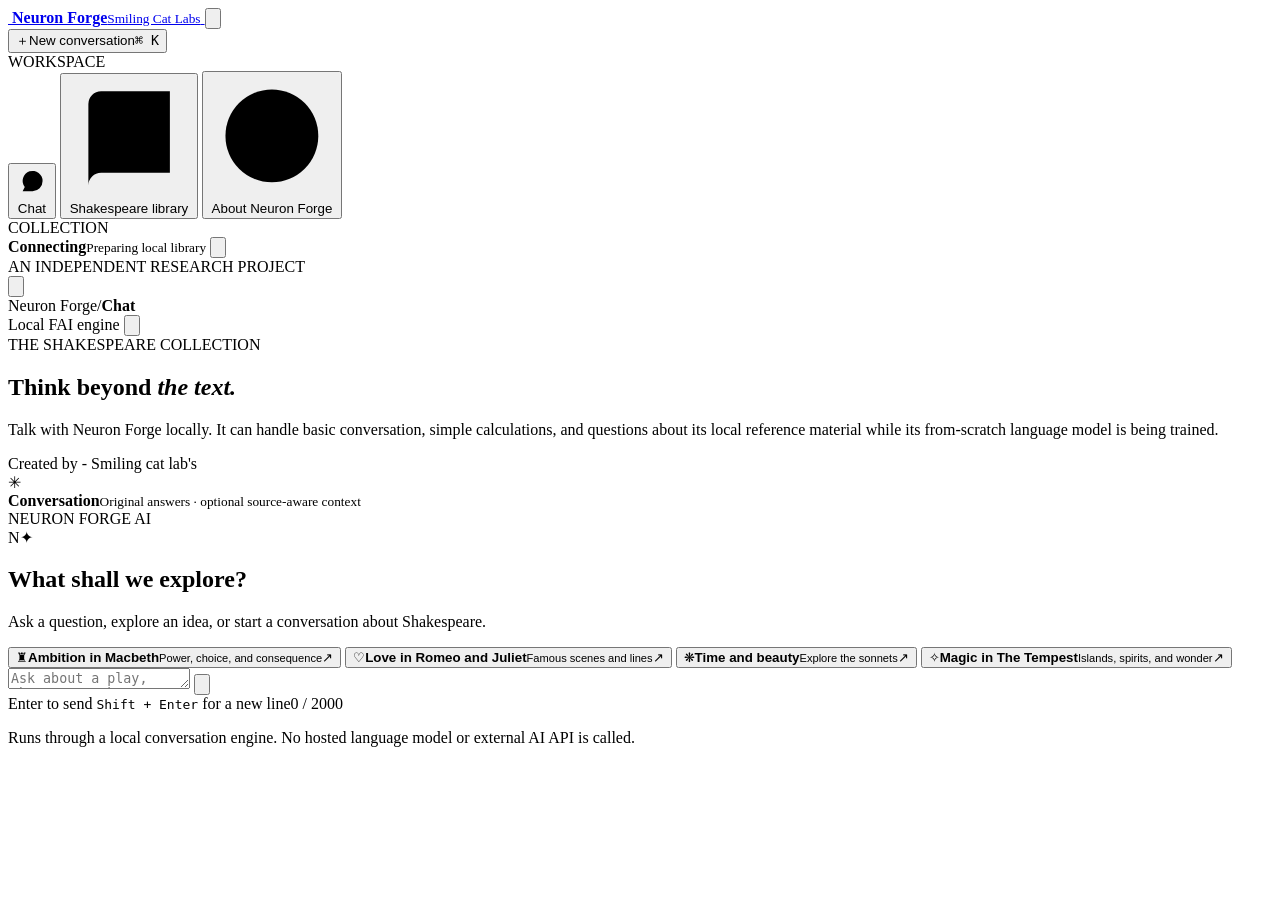
==== public/index.html @ 8f70c1d8 "Update Neuron Forge UI to describe its offline FAI chat runtime" ====
<!doctype html>
<html lang="en">
<head>
  <meta charset="utf-8">
  <meta name="viewport" content="width=device-width, initial-scale=1">
  <meta name="theme-color" content="#100d1d">
  <meta name="application-name" content="Neuron Forge">
  <meta name="description" content="Neuron Forge is an offline conversation prototype organized around the original Dying Ember FAI source document.">
  <title>Neuron Forge</title>
  <link rel="icon" href="/neuron-forge-mark.svg?v=20261112-4" type="image/svg+xml">
  <link rel="manifest" href="/site.webmanifest?v=20261112-4">
  <link rel="stylesheet" href="/assets/neuron-forge.css?v=20261112-4">
  <link rel="stylesheet" href="/assets/neuron-forge-brand.css?v=20261112-4">
  <script src="/assets/neuron-forge.js?v=20261112-4" defer></script>
</head>
<body>
  <div class="app-shell" id="app-shell">
    <aside class="sidebar" id="sidebar">
      <div class="sidebar-brand-row">
        <a class="brand" href="/" aria-label="Neuron Forge home">
          <span class="brand-mark" aria-hidden="true">
            <img src="/neuron-forge-mark.svg?v=20261112-4" alt="">
          </span>
          <span class="brand-copy"><strong>Neuron Forge</strong><small>Smiling Cat Labs</small></span>
        </a>
        <button class="icon-button collapse-button" id="collapse-sidebar" type="button" aria-label="Collapse sidebar" title="Collapse sidebar">
          <svg viewBox="0 0 24 24" aria-hidden="true"><path d="M14 5 7 12l7 7M19 5v14"/></svg>
        </button>
      </div>

      <button class="new-chat-button" id="new-chat" type="button">
        <span class="plus">＋</span><span>New conversation</span><kbd>⌘ K</kbd>
      </button>

      <div class="sidebar-section-label">WORKSPACE</div>
      <nav class="side-nav" aria-label="Workspace">
        <button class="nav-item active" data-view="chat" type="button">
          <svg viewBox="0 0 24 24" aria-hidden="true"><path d="M20 11.5a7.5 7.5 0 0 1-7.5 7.5H5l1.6-3.2A7.5 7.5 0 1 1 20 11.5Z"/></svg>
          <span>Chat</span>
          <span class="nav-active-dot"></span>
        </button>
        <button class="nav-item" data-view="works" type="button">
          <svg viewBox="0 0 24 24" aria-hidden="true"><path d="M4 5.5A2.5 2.5 0 0 1 6.5 3H20v16H6.5A2.5 2.5 0 0 0 4 21.5Zm0 0V19"/></svg>
          <span>Shakespeare library</span>
        </button>
        <button class="nav-item" data-view="about" type="button">
          <svg viewBox="0 0 24 24" aria-hidden="true"><circle cx="12" cy="12" r="9"/><path d="M12 11v5m0-8h.01"/></svg>
          <span>About Neuron Forge</span>
        </button>
      </nav>

      <div class="sidebar-section-label collection-label">COLLECTION</div>
      <div class="sidebar-collection" id="sidebar-collection">
        <div class="collection-skeleton"></div>
        <div class="collection-skeleton short"></div>
        <div class="collection-skeleton"></div>
      </div>

      <div class="sidebar-spacer"></div>
      <div class="sidebar-status">
        <span class="status-pip" id="status-pip"></span>
        <span class="status-copy"><strong id="sidebar-status">Connecting</strong><small id="sidebar-status-detail">Preparing local library</small></span>
        <button class="icon-button status-info" data-view="about" type="button" aria-label="Model details" title="Model details">
          <svg viewBox="0 0 24 24" aria-hidden="true"><circle cx="12" cy="12" r="9"/><path d="M12 11v5m0-8h.01"/></svg>
        </button>
      </div>
      <div class="sidebar-foot">AN INDEPENDENT RESEARCH PROJECT</div>
    </aside>

    <main class="main-panel">
      <header class="topbar">
        <div class="topbar-left">
          <button class="icon-button mobile-menu" id="open-sidebar" type="button" aria-label="Open navigation">
            <svg viewBox="0 0 24 24" aria-hidden="true"><path d="M4 7h16M4 12h16M4 17h16"/></svg>
          </button>
          <div class="breadcrumb"><span>Neuron Forge</span><span class="crumb-slash">/</span><strong id="view-heading">Chat</strong></div>
        </div>
        <div class="topbar-right">
          <span class="model-pill"><i></i><span id="top-status">Local FAI engine</span></span>
          <button class="icon-button clear-button" id="clear-chat" type="button" aria-label="Clear conversation" title="Clear conversation">
            <svg viewBox="0 0 24 24" aria-hidden="true"><path d="M4 7h16M9 7V4h6v3m3 0-.8 13H6.8L6 7m4 4v5m4-5v5"/></svg>
          </button>
        </div>
      </header>

      <section class="view active" id="chat-view">
        <div class="chat-layout">
          <div class="intro-block">
            <div class="intro-kicker"><span class="kicker-line"></span> THE SHAKESPEARE COLLECTION <span class="kicker-line"></span></div>
            <h1>Think beyond <em>the text.</em></h1>
            <p class="intro-description">Talk with Neuron Forge locally. It can handle basic conversation, simple calculations, and questions about its local reference material while its from-scratch language model is being trained.</p>
            <div class="description-credit">
              <span class="credit-rule"></span>
              <span>Created by - Smiling cat lab's</span>
            </div>
          </div>

          <div class="conversation-panel">
            <div class="conversation-heading">
              <div class="conversation-title"><span class="conversation-symbol">✳</span><div><strong>Conversation</strong><small>Original answers · optional source-aware context</small></div></div>
              <span class="conversation-tag">NEURON FORGE AI</span>
            </div>

            <div class="messages" id="messages" aria-live="polite">
              <div class="welcome-state" id="welcome-state">
                <div class="welcome-orbit"><span class="orbit-dot"></span><span class="orbit-core">N</span><span class="orbit-star">✦</span></div>
                <h2>What shall we explore?</h2>
                <p>Ask a question, explore an idea, or start a conversation about Shakespeare.</p>
                <div class="prompt-grid">
                  <button class="prompt-card" data-prompt="Find passages about ambition in Macbeth" type="button"><span class="prompt-icon violet">♜</span><span><strong>Ambition in Macbeth</strong><small>Power, choice, and consequence</small></span><span class="prompt-arrow">↗</span></button>
                  <button class="prompt-card" data-prompt="Show me passages about love in Romeo and Juliet" type="button"><span class="prompt-icon rose">♡</span><span><strong>Love in Romeo and Juliet</strong><small>Famous scenes and lines</small></span><span class="prompt-arrow">↗</span></button>
                  <button class="prompt-card" data-prompt="Find a sonnet about time and beauty" type="button"><span class="prompt-icon amber">❋</span><span><strong>Time and beauty</strong><small>Explore the sonnets</small></span><span class="prompt-arrow">↗</span></button>
                  <button class="prompt-card" data-prompt="Find passages about magic in The Tempest" type="button"><span class="prompt-icon teal">✧</span><span><strong>Magic in The Tempest</strong><small>Islands, spirits, and wonder</small></span><span class="prompt-arrow">↗</span></button>
                </div>
              </div>
            </div>

            <form class="composer" id="composer">
              <div class="composer-inner">
                <textarea id="message-input" rows="1" maxlength="2000" placeholder="Ask about a play, character, theme, or line…" required></textarea>
                <button class="send-button" id="send-button" type="submit" aria-label="Send message">
                  <svg viewBox="0 0 24 24" aria-hidden="true"><path d="m5 12 14-7-4 14-3.5-5.5L5 12Z"/><path d="m11.5 13.5 4-4"/></svg>
                </button>
              </div>
              <div class="composer-meta"><span>Enter to send <kbd>Shift + Enter</kbd> for a new line</span><span id="composer-count">0 / 2000</span></div>
            </form>
          </div>

          <p class="quiet-note">Runs through a local conversation engine. No hosted language model or external AI API is called.</p>
        </div>
      </section>

      <section class="view" id="works-view" hidden>
        <div class="page-content">
          <div class="page-heading"><div class="intro-kicker"><span class="kicker-line"></span> LOCAL LIBRARY</div><h1>The <em>collection.</em></h1><p>Browse the works included in this Neuron Forge edition.</p></div>
          <div class="library-toolbar"><div class="library-search"><svg viewBox="0 0 24 24" aria-hidden="true"><circle cx="10.8" cy="10.8" r="6.8"/><path d="m16 16 5 5"/></svg><input id="works-search" type="search" placeholder="Search titles…" autocomplete="off"></div><span class="library-count" id="library-count">Loading works…</span></div>
          <div class="works-grid" id="works-grid"><div class="works-loading">Loading the collection…</div></div>
        </div>
      </section>

      <section class="view" id="about-view" hidden>
        <div class="page-content about-content">
          <div class="page-heading"><div class="intro-kicker"><span class="kicker-line"></span> PROJECT NOTES</div><h1>About <em>Neuron Forge.</em></h1><p>An independent experiment in building language technology from the ground up.</p></div>
          <div class="about-card">
            <div class="about-card-mark">N</div>
            <h2>An offline FAI-centered conversation prototype</h2>
            <p>This version answers through a local conversation engine. It does not connect to Vercel AI Gateway or call an external AI API. The original Dying Ember source document is stored in the repository and is treated as the authority for the four FAI systems.</p>
            <p>The repository also contains a from-scratch GPT-style Transformer and training pipeline, but no trained general-purpose checkpoint is available yet. Until that model is trained, this offline prototype supports basic conversation, simple arithmetic, source-grounded answers about Dying Ember, and searches of the local Shakespeare collection. It does not pretend to have broad intelligence it has not learned.</p>
            <div class="description-credit about-credit"><span class="credit-rule"></span><span>Created by - Smiling cat lab's</span></div>
          </div>
          <div class="stats-grid">
            <div class="stat-card"><span>Works</span><strong id="stat-works">—</strong><small>Separate local text files</small></div>
            <div class="stat-card"><span>Library words</span><strong id="stat-words">—</strong><small>Words in the source collection</small></div>
            <div class="stat-card"><span>Passages</span><strong id="stat-passages">—</strong><small>Indexed locally for search</small></div>
          </div>
        </div>
      </section>
    </main>
  </div>
  <div class="mobile-scrim" id="mobile-scrim"></div>
</body>
</html>
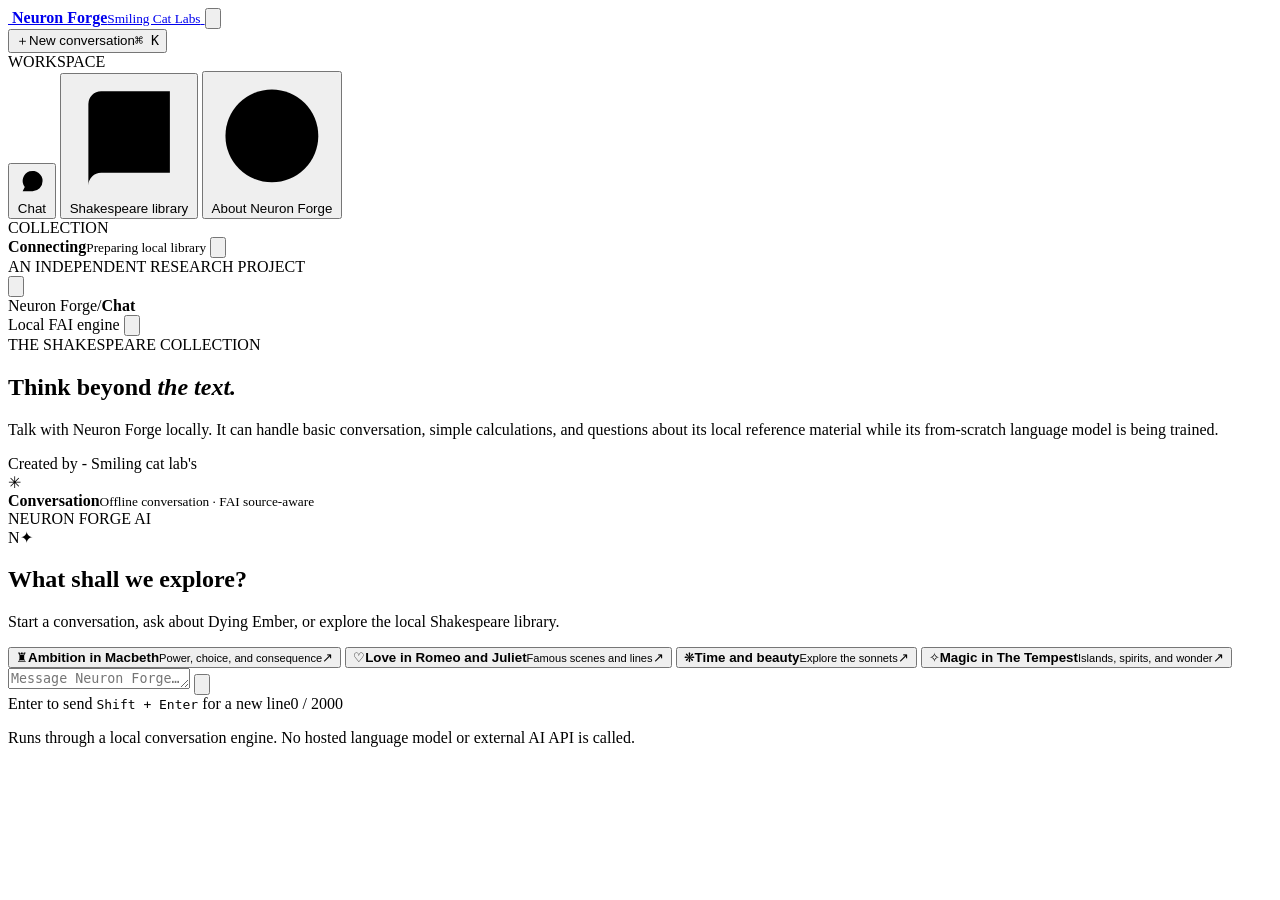
==== commit 898e0610: "Polish chat copy for offline FAI conversation" ====
--- a/public/index.html
+++ b/public/index.html
@@ -97,7 +97,7 @@
 
           <div class="conversation-panel">
             <div class="conversation-heading">
-              <div class="conversation-title"><span class="conversation-symbol">✳</span><div><strong>Conversation</strong><small>Original answers · optional source-aware context</small></div></div>
+              <div class="conversation-title"><span class="conversation-symbol">✳</span><div><strong>Conversation</strong><small>Offline conversation · FAI source-aware</small></div></div>
               <span class="conversation-tag">NEURON FORGE AI</span>
             </div>
 
@@ -105,7 +105,7 @@
               <div class="welcome-state" id="welcome-state">
                 <div class="welcome-orbit"><span class="orbit-dot"></span><span class="orbit-core">N</span><span class="orbit-star">✦</span></div>
                 <h2>What shall we explore?</h2>
-                <p>Ask a question, explore an idea, or start a conversation about Shakespeare.</p>
+                <p>Start a conversation, ask about Dying Ember, or explore the local Shakespeare library.</p>
                 <div class="prompt-grid">
                   <button class="prompt-card" data-prompt="Find passages about ambition in Macbeth" type="button"><span class="prompt-icon violet">♜</span><span><strong>Ambition in Macbeth</strong><small>Power, choice, and consequence</small></span><span class="prompt-arrow">↗</span></button>
                   <button class="prompt-card" data-prompt="Show me passages about love in Romeo and Juliet" type="button"><span class="prompt-icon rose">♡</span><span><strong>Love in Romeo and Juliet</strong><small>Famous scenes and lines</small></span><span class="prompt-arrow">↗</span></button>
@@ -117,7 +117,7 @@
 
             <form class="composer" id="composer">
               <div class="composer-inner">
-                <textarea id="message-input" rows="1" maxlength="2000" placeholder="Ask about a play, character, theme, or line…" required></textarea>
+                <textarea id="message-input" rows="1" maxlength="2000" placeholder="Message Neuron Forge…" required></textarea>
                 <button class="send-button" id="send-button" type="submit" aria-label="Send message">
                   <svg viewBox="0 0 24 24" aria-hidden="true"><path d="m5 12 14-7-4 14-3.5-5.5L5 12Z"/><path d="m11.5 13.5 4-4"/></svg>
                 </button>
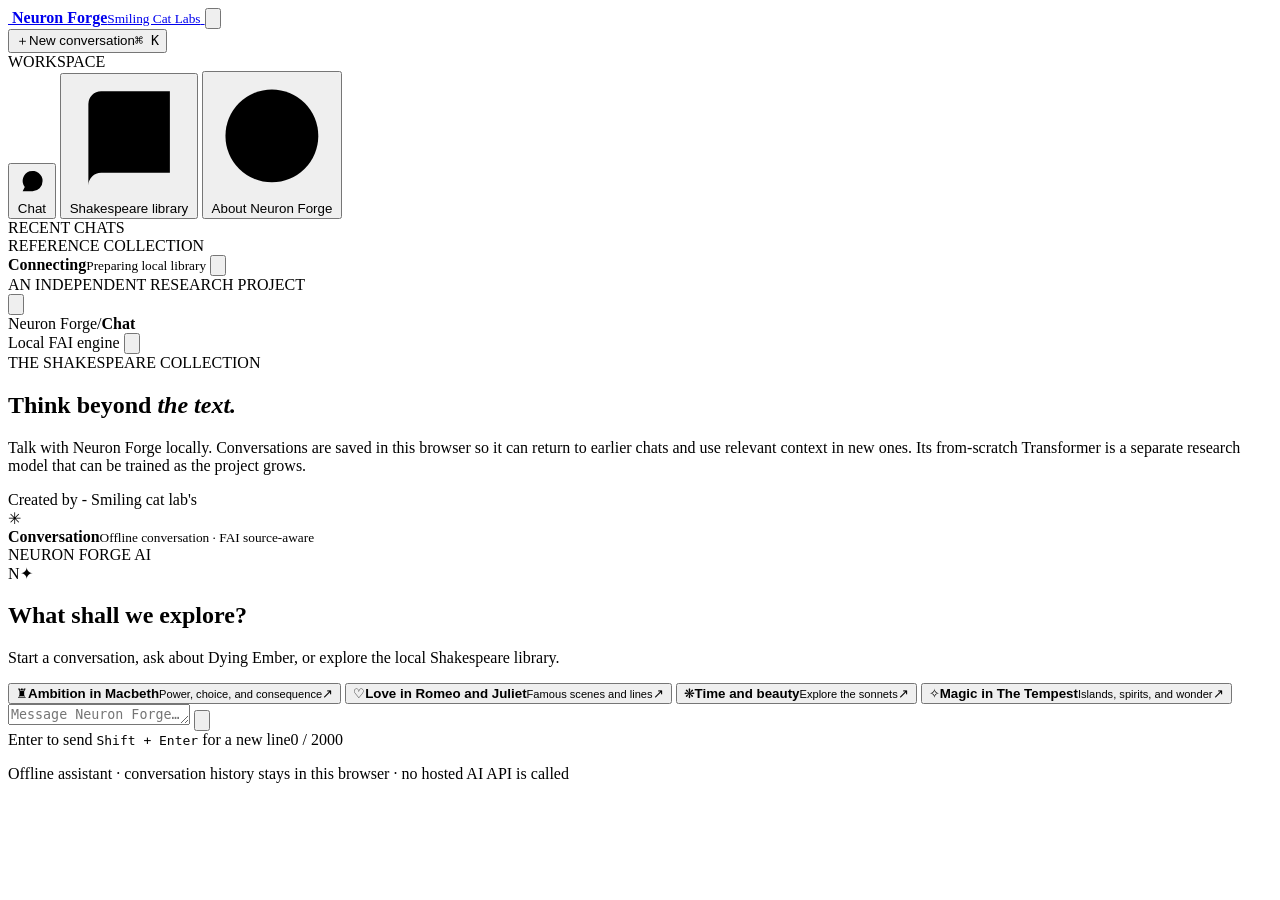
==== commit 9d8d83e4: "Add recent chat history and explain local memory" ====
--- a/public/index.html
+++ b/public/index.html
@@ -49,7 +49,13 @@
         </button>
       </nav>
 
-      <div class="sidebar-section-label collection-label">COLLECTION</div>
+      <div class="sidebar-section-label">RECENT CHATS</div>
+      <div class="sidebar-collection" id="chat-collection">
+        <div class="collection-skeleton"></div>
+        <div class="collection-skeleton short"></div>
+      </div>
+
+      <div class="sidebar-section-label collection-label">REFERENCE COLLECTION</div>
       <div class="sidebar-collection" id="sidebar-collection">
         <div class="collection-skeleton"></div>
         <div class="collection-skeleton short"></div>
@@ -88,7 +94,7 @@
           <div class="intro-block">
             <div class="intro-kicker"><span class="kicker-line"></span> THE SHAKESPEARE COLLECTION <span class="kicker-line"></span></div>
             <h1>Think beyond <em>the text.</em></h1>
-            <p class="intro-description">Talk with Neuron Forge locally. It can handle basic conversation, simple calculations, and questions about its local reference material while its from-scratch language model is being trained.</p>
+            <p class="intro-description">Talk with Neuron Forge locally. Conversations are saved in this browser so it can return to earlier chats and use relevant context in new ones. Its from-scratch Transformer is a separate research model that can be trained as the project grows.</p>
             <div class="description-credit">
               <span class="credit-rule"></span>
               <span>Created by - Smiling cat lab's</span>
@@ -126,7 +132,7 @@
             </form>
           </div>
 
-          <p class="quiet-note">Runs through a local conversation engine. No hosted language model or external AI API is called.</p>
+          <p class="quiet-note">Offline assistant · conversation history stays in this browser · no hosted AI API is called</p>
         </div>
       </section>
 
@@ -144,7 +150,7 @@
           <div class="about-card">
             <div class="about-card-mark">N</div>
             <h2>An offline FAI-centered conversation prototype</h2>
-            <p>This version answers through a local conversation engine. It does not connect to Vercel AI Gateway or call an external AI API. The original Dying Ember source document is stored in the repository and is treated as the authority for the four FAI systems.</p>
+            <p>This version answers through a local conversation engine. It does not connect to Vercel AI Gateway or call an external AI API. The original Dying Ember source document is stored in the repository and is treated as the authority for the four FAI systems. Conversation history and cross-chat context are stored in this browser's local storage, not synced to a server or other devices.</p>
             <p>The repository also contains a from-scratch GPT-style Transformer and training pipeline, but no trained general-purpose checkpoint is available yet. Until that model is trained, this offline prototype supports basic conversation, simple arithmetic, source-grounded answers about Dying Ember, and searches of the local Shakespeare collection. It does not pretend to have broad intelligence it has not learned.</p>
             <div class="description-credit about-credit"><span class="credit-rule"></span><span>Created by - Smiling cat lab's</span></div>
           </div>
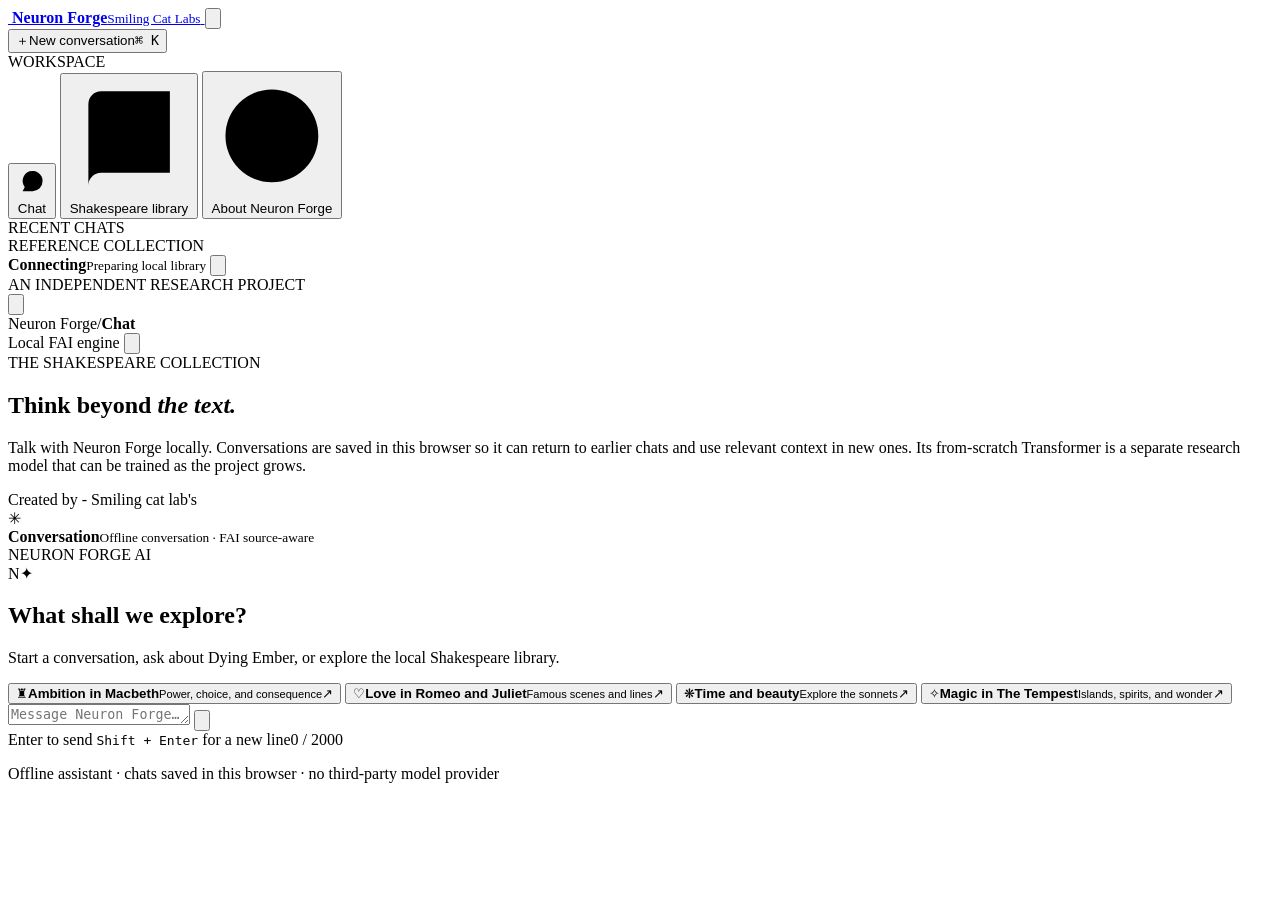
==== commit 371c6058: "Clarify where conversation memory is stored and how it is used" ====
--- a/public/index.html
+++ b/public/index.html
@@ -132,7 +132,7 @@
             </form>
           </div>
 
-          <p class="quiet-note">Offline assistant · conversation history stays in this browser · no hosted AI API is called</p>
+          <p class="quiet-note">Offline assistant · chats saved in this browser · no third-party model provider</p>
         </div>
       </section>
 
@@ -150,7 +150,7 @@
           <div class="about-card">
             <div class="about-card-mark">N</div>
             <h2>An offline FAI-centered conversation prototype</h2>
-            <p>This version answers through a local conversation engine. It does not connect to Vercel AI Gateway or call an external AI API. The original Dying Ember source document is stored in the repository and is treated as the authority for the four FAI systems. Conversation history and cross-chat context are stored in this browser's local storage, not synced to a server or other devices.</p>
+            <p>This version answers through a local conversation engine. It does not connect to Vercel AI Gateway or call an external AI API. The original Dying Ember source document is stored in the repository and is treated as the authority for the four FAI systems. Conversation history is stored in this browser's local storage and is not synced across devices. Relevant excerpts are sent to this project's own offline endpoint with each request; no third-party model provider is used.</p>
             <p>The repository also contains a from-scratch GPT-style Transformer and training pipeline, but no trained general-purpose checkpoint is available yet. Until that model is trained, this offline prototype supports basic conversation, simple arithmetic, source-grounded answers about Dying Ember, and searches of the local Shakespeare collection. It does not pretend to have broad intelligence it has not learned.</p>
             <div class="description-credit about-credit"><span class="credit-rule"></span><span>Created by - Smiling cat lab's</span></div>
           </div>
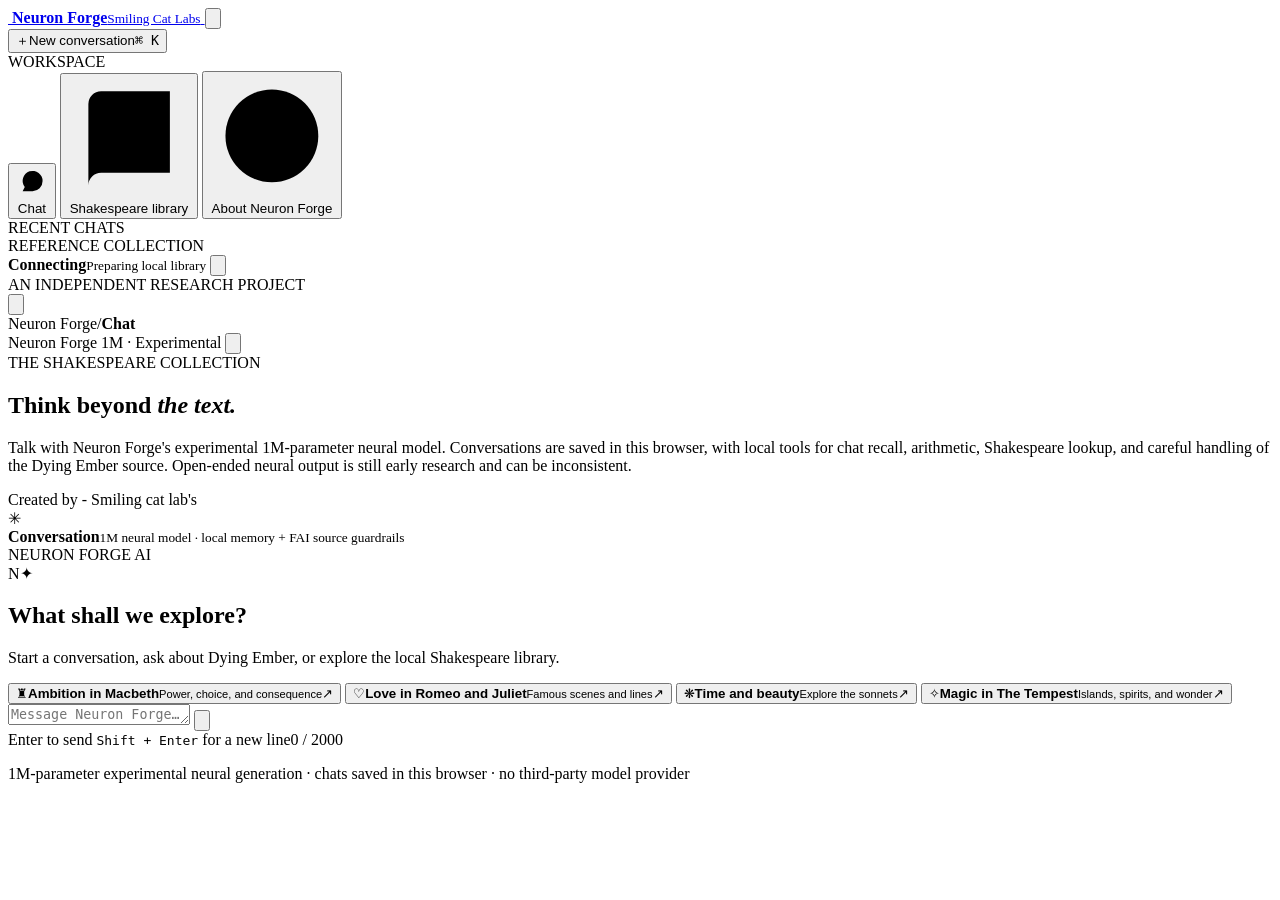
==== commit b0efae1e: "Update live UI to describe 1M neural runtime" ====
--- a/public/index.html
+++ b/public/index.html
@@ -5,7 +5,7 @@
   <meta name="viewport" content="width=device-width, initial-scale=1">
   <meta name="theme-color" content="#100d1d">
   <meta name="application-name" content="Neuron Forge">
-  <meta name="description" content="Neuron Forge is an offline conversation prototype organized around the original Dying Ember FAI source document.">
+  <meta name="description" content="Neuron Forge is an experimental 1M-parameter neural model with local conversation memory and source-aware offline tools.">
   <title>Neuron Forge</title>
   <link rel="icon" href="/neuron-forge-mark.svg?v=20261112-4" type="image/svg+xml">
   <link rel="manifest" href="/site.webmanifest?v=20261112-4">
@@ -82,7 +82,7 @@
           <div class="breadcrumb"><span>Neuron Forge</span><span class="crumb-slash">/</span><strong id="view-heading">Chat</strong></div>
         </div>
         <div class="topbar-right">
-          <span class="model-pill"><i></i><span id="top-status">Local FAI engine</span></span>
+          <span class="model-pill"><i></i><span id="top-status">Neuron Forge 1M · Experimental</span></span>
           <button class="icon-button clear-button" id="clear-chat" type="button" aria-label="Clear conversation" title="Clear conversation">
             <svg viewBox="0 0 24 24" aria-hidden="true"><path d="M4 7h16M9 7V4h6v3m3 0-.8 13H6.8L6 7m4 4v5m4-5v5"/></svg>
           </button>
@@ -94,7 +94,7 @@
           <div class="intro-block">
             <div class="intro-kicker"><span class="kicker-line"></span> THE SHAKESPEARE COLLECTION <span class="kicker-line"></span></div>
             <h1>Think beyond <em>the text.</em></h1>
-            <p class="intro-description">Talk with Neuron Forge locally. Conversations are saved in this browser so it can return to earlier chats and use relevant context in new ones. Its from-scratch Transformer is a separate research model that can be trained as the project grows.</p>
+            <p class="intro-description">Talk with Neuron Forge's experimental 1M-parameter neural model. Conversations are saved in this browser, with local tools for chat recall, arithmetic, Shakespeare lookup, and careful handling of the Dying Ember source. Open-ended neural output is still early research and can be inconsistent.</p>
             <div class="description-credit">
               <span class="credit-rule"></span>
               <span>Created by - Smiling cat lab's</span>
@@ -103,7 +103,7 @@
 
           <div class="conversation-panel">
             <div class="conversation-heading">
-              <div class="conversation-title"><span class="conversation-symbol">✳</span><div><strong>Conversation</strong><small>Offline conversation · FAI source-aware</small></div></div>
+              <div class="conversation-title"><span class="conversation-symbol">✳</span><div><strong>Conversation</strong><small>1M neural model · local memory + FAI source guardrails</small></div></div>
               <span class="conversation-tag">NEURON FORGE AI</span>
             </div>
 
@@ -132,7 +132,7 @@
             </form>
           </div>
 
-          <p class="quiet-note">Offline assistant · chats saved in this browser · no third-party model provider</p>
+          <p class="quiet-note">1M-parameter experimental neural generation · chats saved in this browser · no third-party model provider</p>
         </div>
       </section>
 
@@ -149,9 +149,9 @@
           <div class="page-heading"><div class="intro-kicker"><span class="kicker-line"></span> PROJECT NOTES</div><h1>About <em>Neuron Forge.</em></h1><p>An independent experiment in building language technology from the ground up.</p></div>
           <div class="about-card">
             <div class="about-card-mark">N</div>
-            <h2>An offline FAI-centered conversation prototype</h2>
-            <p>This version answers through a local conversation engine. It does not connect to Vercel AI Gateway or call an external AI API. The original Dying Ember source document is stored in the repository and is treated as the authority for the four FAI systems. Conversation history is stored in this browser's local storage and is not synced across devices. Relevant excerpts are sent to this project's own offline endpoint with each request; no third-party model provider is used.</p>
-            <p>The repository also contains a from-scratch GPT-style Transformer and training pipeline, but no trained general-purpose checkpoint is available yet. Until that model is trained, this offline prototype supports basic conversation, simple arithmetic, source-grounded answers about Dying Ember, and searches of the local Shakespeare collection. It does not pretend to have broad intelligence it has not learned.</p>
+            <h2>A 1M-parameter neural model with offline tools</h2>
+            <p>This version loads the 1,041,000-parameter Transformer trained from scratch in this repository. It uses lightweight NumPy CPU inference in the hosted function, with no Vercel AI Gateway or third-party model provider. Conversation history is stored in this browser's local storage and relevant excerpts are sent to this project's own endpoint with each request.</p>
+            <p>Deterministic local handlers remain in place for chat recall, simple arithmetic, Shakespeare lookup, and evidence-based Dying Ember answers. Open-ended messages are routed to the experimental neural checkpoint. This model is not instruction-tuned and its generated text can be incoherent or inaccurate; a larger 3B architecture is documented separately but has not been trained. The actual FAI conversation archive has not been provided, so the model does not claim to have reconstructed FAI's memories or personality.</p>
             <div class="description-credit about-credit"><span class="credit-rule"></span><span>Created by - Smiling cat lab's</span></div>
           </div>
           <div class="stats-grid">
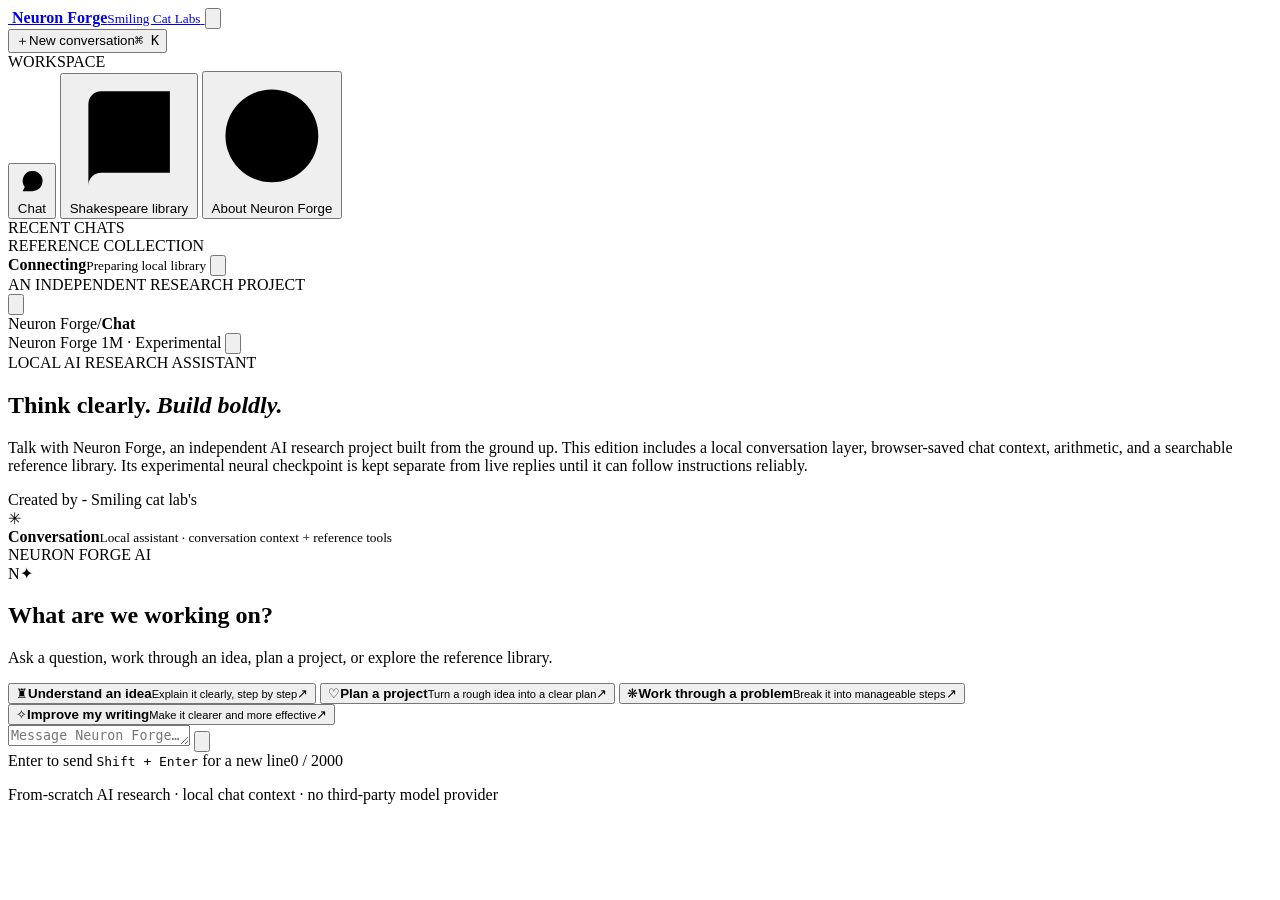
==== commit 3e9901b1: "Refresh Neuron Forge identity and local assistant UI" ====
--- a/public/index.html
+++ b/public/index.html
@@ -5,9 +5,9 @@
   <meta name="viewport" content="width=device-width, initial-scale=1">
   <meta name="theme-color" content="#100d1d">
   <meta name="application-name" content="Neuron Forge">
-  <meta name="description" content="Neuron Forge is an experimental 1M-parameter neural model with local conversation memory and source-aware offline tools.">
+  <meta name="description" content="Neuron Forge is an independent from-scratch AI research project with a local assistant, conversation memory, and offline tools.">
   <title>Neuron Forge</title>
-  <link rel="icon" href="/neuron-forge-mark.svg?v=20261112-4" type="image/svg+xml">
+  <link rel="icon" href="/neuron-forge-mark.svg?v=20261113-1" type="image/svg+xml">
   <link rel="manifest" href="/site.webmanifest?v=20261112-4">
   <link rel="stylesheet" href="/assets/neuron-forge.css?v=20261112-4">
   <link rel="stylesheet" href="/assets/neuron-forge-brand.css?v=20261112-4">
@@ -92,9 +92,9 @@
       <section class="view active" id="chat-view">
         <div class="chat-layout">
           <div class="intro-block">
-            <div class="intro-kicker"><span class="kicker-line"></span> THE SHAKESPEARE COLLECTION <span class="kicker-line"></span></div>
-            <h1>Think beyond <em>the text.</em></h1>
-            <p class="intro-description">Talk with Neuron Forge's experimental 1M-parameter neural model. Conversations are saved in this browser, with local tools for chat recall, arithmetic, Shakespeare lookup, and careful handling of the Dying Ember source. Open-ended neural output is still early research and can be inconsistent.</p>
+            <div class="intro-kicker"><span class="kicker-line"></span> LOCAL AI RESEARCH ASSISTANT <span class="kicker-line"></span></div>
+            <h1>Think clearly. <em>Build boldly.</em></h1>
+            <p class="intro-description">Talk with Neuron Forge, an independent AI research project built from the ground up. This edition includes a local conversation layer, browser-saved chat context, arithmetic, and a searchable reference library. Its experimental neural checkpoint is kept separate from live replies until it can follow instructions reliably.</p>
             <div class="description-credit">
               <span class="credit-rule"></span>
               <span>Created by - Smiling cat lab's</span>
@@ -103,20 +103,20 @@
 
           <div class="conversation-panel">
             <div class="conversation-heading">
-              <div class="conversation-title"><span class="conversation-symbol">✳</span><div><strong>Conversation</strong><small>1M neural model · local memory + FAI source guardrails</small></div></div>
+              <div class="conversation-title"><span class="conversation-symbol">✳</span><div><strong>Conversation</strong><small>Local assistant · conversation context + reference tools</small></div></div>
               <span class="conversation-tag">NEURON FORGE AI</span>
             </div>
 
             <div class="messages" id="messages" aria-live="polite">
               <div class="welcome-state" id="welcome-state">
                 <div class="welcome-orbit"><span class="orbit-dot"></span><span class="orbit-core">N</span><span class="orbit-star">✦</span></div>
-                <h2>What shall we explore?</h2>
-                <p>Start a conversation, ask about Dying Ember, or explore the local Shakespeare library.</p>
+                <h2>What are we working on?</h2>
+                <p>Ask a question, work through an idea, plan a project, or explore the reference library.</p>
                 <div class="prompt-grid">
-                  <button class="prompt-card" data-prompt="Find passages about ambition in Macbeth" type="button"><span class="prompt-icon violet">♜</span><span><strong>Ambition in Macbeth</strong><small>Power, choice, and consequence</small></span><span class="prompt-arrow">↗</span></button>
-                  <button class="prompt-card" data-prompt="Show me passages about love in Romeo and Juliet" type="button"><span class="prompt-icon rose">♡</span><span><strong>Love in Romeo and Juliet</strong><small>Famous scenes and lines</small></span><span class="prompt-arrow">↗</span></button>
-                  <button class="prompt-card" data-prompt="Find a sonnet about time and beauty" type="button"><span class="prompt-icon amber">❋</span><span><strong>Time and beauty</strong><small>Explore the sonnets</small></span><span class="prompt-arrow">↗</span></button>
-                  <button class="prompt-card" data-prompt="Find passages about magic in The Tempest" type="button"><span class="prompt-icon teal">✧</span><span><strong>Magic in The Tempest</strong><small>Islands, spirits, and wonder</small></span><span class="prompt-arrow">↗</span></button>
+                  <button class="prompt-card" data-prompt="Help me break down a difficult idea" type="button"><span class="prompt-icon violet">♜</span><span><strong>Understand an idea</strong><small>Explain it clearly, step by step</small></span><span class="prompt-arrow">↗</span></button>
+                  <button class="prompt-card" data-prompt="Help me plan a project from scratch" type="button"><span class="prompt-icon rose">♡</span><span><strong>Plan a project</strong><small>Turn a rough idea into a clear plan</small></span><span class="prompt-arrow">↗</span></button>
+                  <button class="prompt-card" data-prompt="Help me solve a problem step by step" type="button"><span class="prompt-icon amber">❋</span><span><strong>Work through a problem</strong><small>Break it into manageable steps</small></span><span class="prompt-arrow">↗</span></button>
+                  <button class="prompt-card" data-prompt="Help me improve a piece of writing" type="button"><span class="prompt-icon teal">✧</span><span><strong>Improve my writing</strong><small>Make it clearer and more effective</small></span><span class="prompt-arrow">↗</span></button>
                 </div>
               </div>
             </div>
@@ -132,7 +132,7 @@
             </form>
           </div>
 
-          <p class="quiet-note">1M-parameter experimental neural generation · chats saved in this browser · no third-party model provider</p>
+          <p class="quiet-note">From-scratch AI research · local chat context · no third-party model provider</p>
         </div>
       </section>
 
@@ -149,9 +149,9 @@
           <div class="page-heading"><div class="intro-kicker"><span class="kicker-line"></span> PROJECT NOTES</div><h1>About <em>Neuron Forge.</em></h1><p>An independent experiment in building language technology from the ground up.</p></div>
           <div class="about-card">
             <div class="about-card-mark">N</div>
-            <h2>A 1M-parameter neural model with offline tools</h2>
-            <p>This version loads the 1,041,000-parameter Transformer trained from scratch in this repository. It uses lightweight NumPy CPU inference in the hosted function, with no Vercel AI Gateway or third-party model provider. Conversation history is stored in this browser's local storage and relevant excerpts are sent to this project's own endpoint with each request.</p>
-            <p>Deterministic local handlers remain in place for chat recall, simple arithmetic, Shakespeare lookup, and evidence-based Dying Ember answers. Open-ended messages are routed to the experimental neural checkpoint. This model is not instruction-tuned and its generated text can be incoherent or inaccurate; a larger 3B architecture is documented separately but has not been trained. The actual FAI conversation archive has not been provided, so the model does not claim to have reconstructed FAI's memories or personality.</p>
+            <h2>A from-scratch AI research project</h2>
+            <p>Neuron Forge is an independent experiment in building AI technology from the ground up. The website currently uses a local conversation layer, browser-saved chat context, constrained arithmetic, and a searchable reference collection. It does not send conversations to a third-party model provider.</p>
+            <p>The 1,041,000-parameter Transformer remains in the repository as a research checkpoint, but it is not used to compose live chat replies because its unfiltered output did not meet basic quality standards. The 3B design is only a blueprint, not a trained model. Neuron Forge is not yet a capable general-purpose assistant; improving its own model requires substantially more training data, compute, instruction training, and evaluation.</p>
             <div class="description-credit about-credit"><span class="credit-rule"></span><span>Created by - Smiling cat lab's</span></div>
           </div>
           <div class="stats-grid">
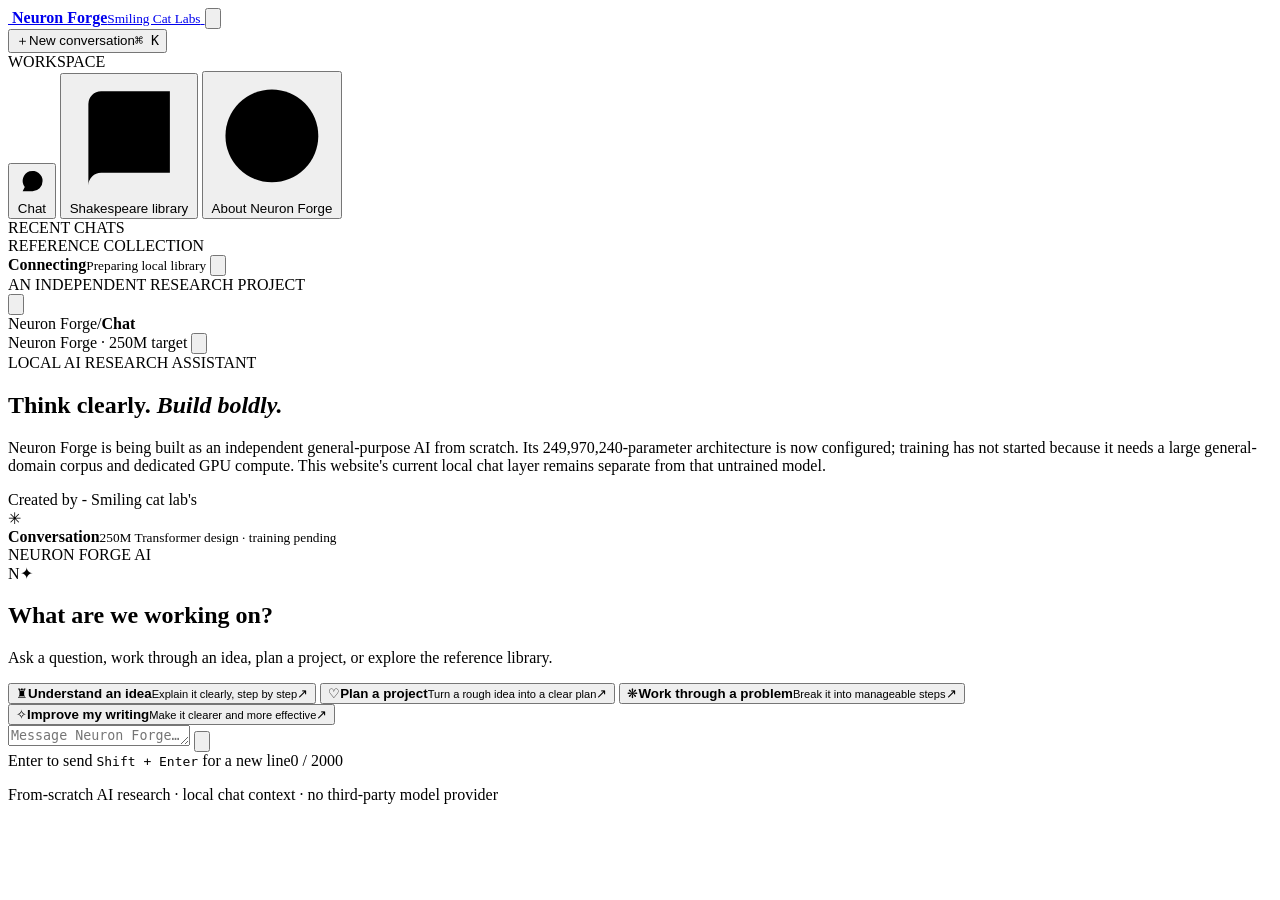
==== commit a4447931: "Update the website for the independent 250M Neuron Forge target" ====
--- a/public/index.html
+++ b/public/index.html
@@ -9,9 +9,9 @@
   <title>Neuron Forge</title>
   <link rel="icon" href="/neuron-forge-mark.svg?v=20261113-1" type="image/svg+xml">
   <link rel="manifest" href="/site.webmanifest?v=20261112-4">
-  <link rel="stylesheet" href="/assets/neuron-forge.css?v=20261112-4">
-  <link rel="stylesheet" href="/assets/neuron-forge-brand.css?v=20261112-4">
-  <script src="/assets/neuron-forge.js?v=20261112-4" defer></script>
+  <link rel="stylesheet" href="/assets/neuron-forge.css?v=20261113-2">
+  <link rel="stylesheet" href="/assets/neuron-forge-brand.css?v=20261113-2">
+  <script src="/assets/neuron-forge.js?v=20261113-2" defer></script>
 </head>
 <body>
   <div class="app-shell" id="app-shell">
@@ -82,7 +82,7 @@
           <div class="breadcrumb"><span>Neuron Forge</span><span class="crumb-slash">/</span><strong id="view-heading">Chat</strong></div>
         </div>
         <div class="topbar-right">
-          <span class="model-pill"><i></i><span id="top-status">Neuron Forge 1M · Experimental</span></span>
+          <span class="model-pill"><i></i><span id="top-status">Neuron Forge · 250M target</span></span>
           <button class="icon-button clear-button" id="clear-chat" type="button" aria-label="Clear conversation" title="Clear conversation">
             <svg viewBox="0 0 24 24" aria-hidden="true"><path d="M4 7h16M9 7V4h6v3m3 0-.8 13H6.8L6 7m4 4v5m4-5v5"/></svg>
           </button>
@@ -94,7 +94,7 @@
           <div class="intro-block">
             <div class="intro-kicker"><span class="kicker-line"></span> LOCAL AI RESEARCH ASSISTANT <span class="kicker-line"></span></div>
             <h1>Think clearly. <em>Build boldly.</em></h1>
-            <p class="intro-description">Talk with Neuron Forge, an independent AI research project built from the ground up. This edition includes a local conversation layer, browser-saved chat context, arithmetic, and a searchable reference library. Its experimental neural checkpoint is kept separate from live replies until it can follow instructions reliably.</p>
+            <p class="intro-description">Neuron Forge is being built as an independent general-purpose AI from scratch. Its 249,970,240-parameter architecture is now configured; training has not started because it needs a large general-domain corpus and dedicated GPU compute. This website's current local chat layer remains separate from that untrained model.</p>
             <div class="description-credit">
               <span class="credit-rule"></span>
               <span>Created by - Smiling cat lab's</span>
@@ -103,7 +103,7 @@
 
           <div class="conversation-panel">
             <div class="conversation-heading">
-              <div class="conversation-title"><span class="conversation-symbol">✳</span><div><strong>Conversation</strong><small>Local assistant · conversation context + reference tools</small></div></div>
+              <div class="conversation-title"><span class="conversation-symbol">✳</span><div><strong>Conversation</strong><small>250M Transformer design · training pending</small></div></div>
               <span class="conversation-tag">NEURON FORGE AI</span>
             </div>
 
@@ -151,7 +151,7 @@
             <div class="about-card-mark">N</div>
             <h2>A from-scratch AI research project</h2>
             <p>Neuron Forge is an independent experiment in building AI technology from the ground up. The website currently uses a local conversation layer, browser-saved chat context, constrained arithmetic, and a searchable reference collection. It does not send conversations to a third-party model provider.</p>
-            <p>The 1,041,000-parameter Transformer remains in the repository as a research checkpoint, but it is not used to compose live chat replies because its unfiltered output did not meet basic quality standards. The 3B design is only a blueprint, not a trained model. Neuron Forge is not yet a capable general-purpose assistant; improving its own model requires substantially more training data, compute, instruction training, and evaluation.</p>
+            <p>The main model target is Neuron Forge 250M: 249,970,240 parameters, 30 layers, 16 attention heads, and a 1,024-token context. Its architecture and GPU training workflow are in the repository, but no 250M weights have been trained yet. The previous 1M checkpoint is kept as a research experiment and is not used for chat. The 3B design is a separate future blueprint.</p>
             <div class="description-credit about-credit"><span class="credit-rule"></span><span>Created by - Smiling cat lab's</span></div>
           </div>
           <div class="stats-grid">
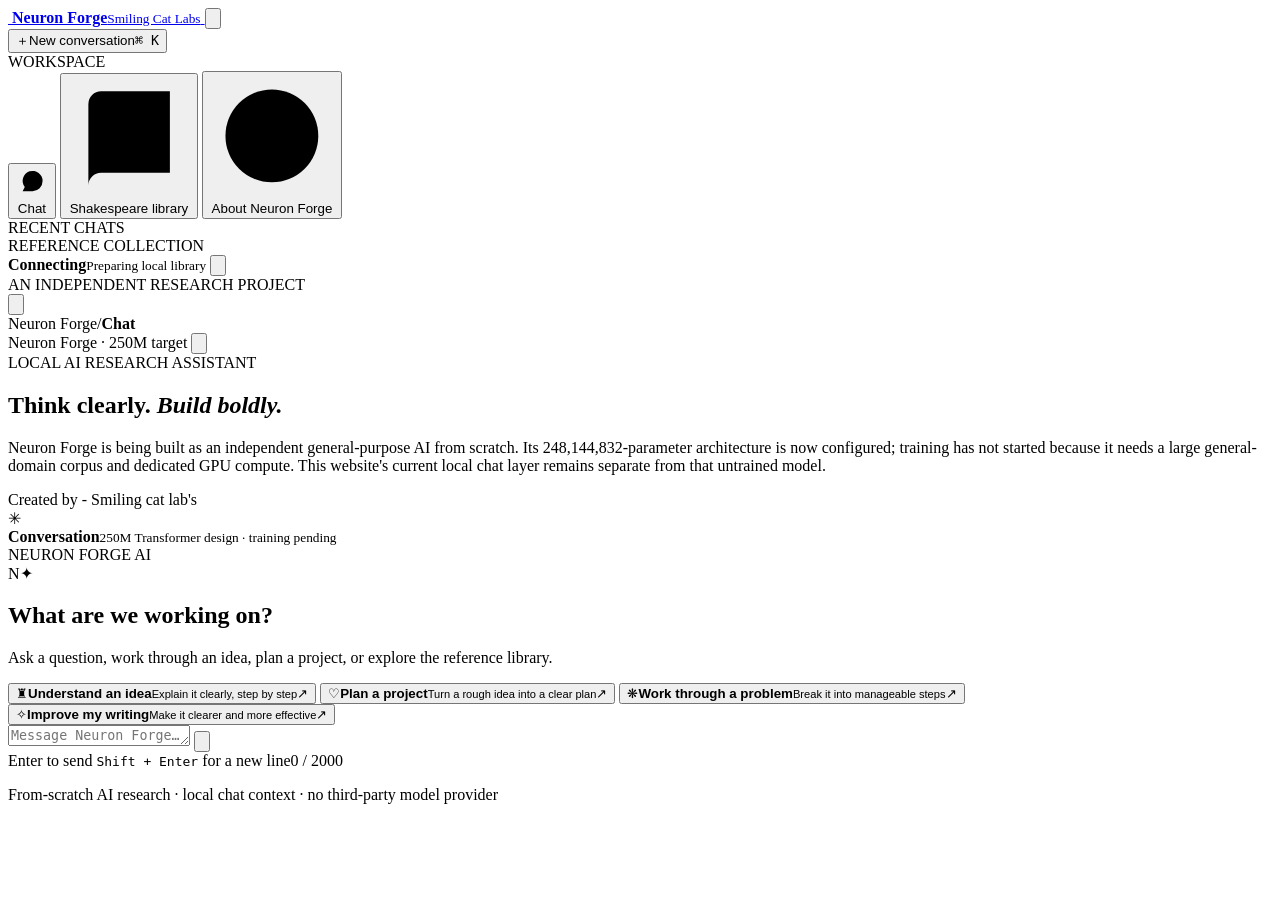
==== commit 78ed5681: "Update public model target specifications" ====
--- a/public/index.html
+++ b/public/index.html
@@ -94,7 +94,7 @@
           <div class="intro-block">
             <div class="intro-kicker"><span class="kicker-line"></span> LOCAL AI RESEARCH ASSISTANT <span class="kicker-line"></span></div>
             <h1>Think clearly. <em>Build boldly.</em></h1>
-            <p class="intro-description">Neuron Forge is being built as an independent general-purpose AI from scratch. Its 249,970,240-parameter architecture is now configured; training has not started because it needs a large general-domain corpus and dedicated GPU compute. This website's current local chat layer remains separate from that untrained model.</p>
+            <p class="intro-description">Neuron Forge is being built as an independent general-purpose AI from scratch. Its 248,144,832-parameter architecture is now configured; training has not started because it needs a large general-domain corpus and dedicated GPU compute. This website's current local chat layer remains separate from that untrained model.</p>
             <div class="description-credit">
               <span class="credit-rule"></span>
               <span>Created by - Smiling cat lab's</span>
@@ -151,7 +151,7 @@
             <div class="about-card-mark">N</div>
             <h2>A from-scratch AI research project</h2>
             <p>Neuron Forge is an independent experiment in building AI technology from the ground up. The website currently uses a local conversation layer, browser-saved chat context, constrained arithmetic, and a searchable reference collection. It does not send conversations to a third-party model provider.</p>
-            <p>The main model target is Neuron Forge 250M: 249,970,240 parameters, 30 layers, 16 attention heads, and a 1,024-token context. Its architecture and GPU training workflow are in the repository, but no 250M weights have been trained yet. The previous 1M checkpoint is kept as a research experiment and is not used for chat. The 3B design is a separate future blueprint.</p>
+            <p>The main model target is Neuron Forge 250M: 248,144,832 parameters, 29 layers, 16 attention heads, and a 1,024-token context. Its architecture and GPU training workflow are in the repository, but no 250M weights have been trained yet. The previous 1M checkpoint is kept as a research experiment and is not used for chat. The 3B design is a separate future blueprint.</p>
             <div class="description-credit about-credit"><span class="credit-rule"></span><span>Created by - Smiling cat lab's</span></div>
           </div>
           <div class="stats-grid">
